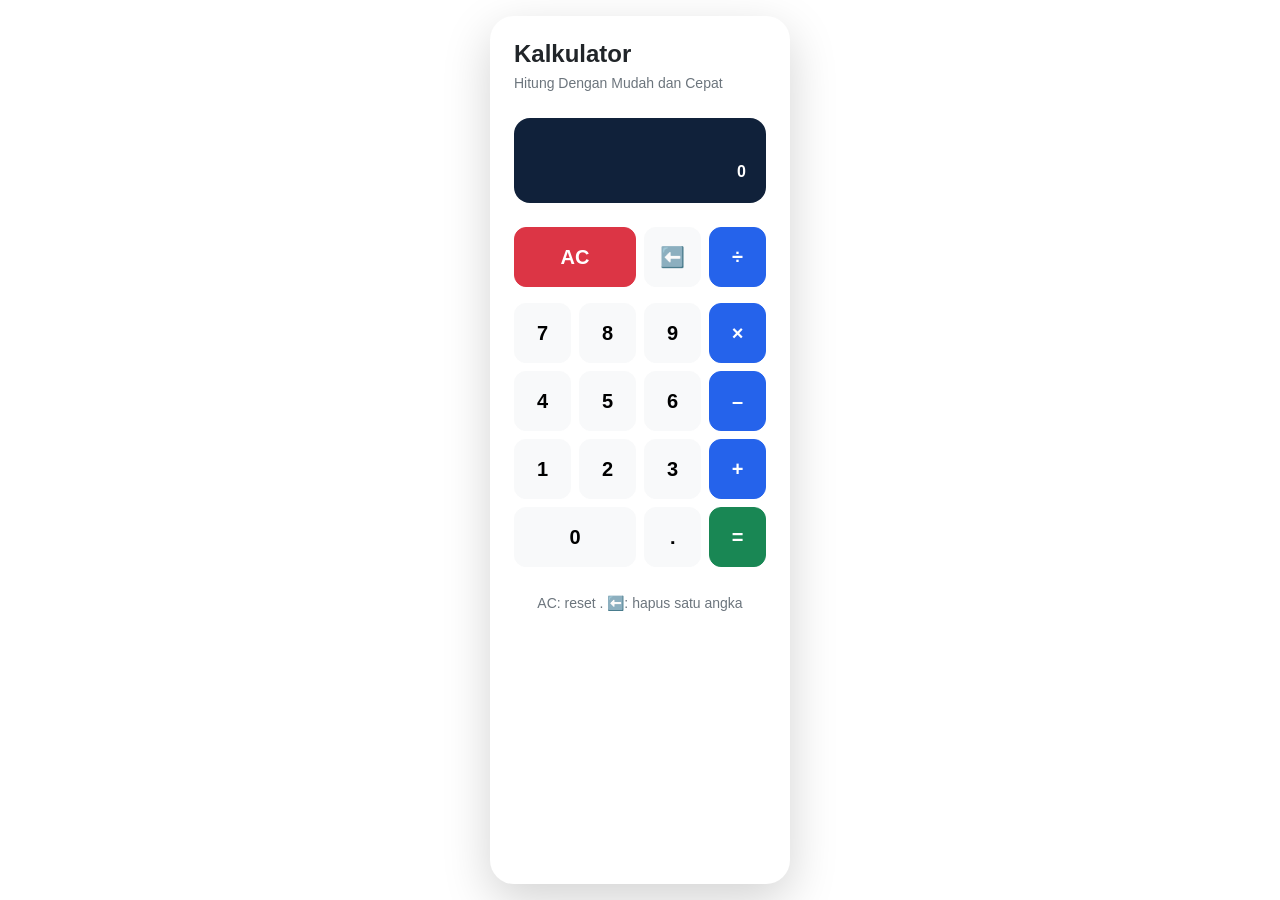
==== index.html @ 58de7e69 "kalkulator" ====
<!DOCTYPE html>
<html lang="en">
<head>
    <meta charset="UTF-8">
    <meta name="viewport" content="width=device-width, initial-scale=1.0">
    <title>Kalkulator</title>

    <!-- BOOTSTRAP CSS-->
    <link
        href="https://cdn.jsdelivr.net/npm/bootstrap@5.3.8/dist/css/bootstrap.min.css"
        rel="stylesheet"
    >
    <!-- CUSTOM CSS -->
     <link rel="stylesheet" href="/css/style.css">
</head>
<body class="d-flex align-item-center justify-content-center p-3">
     <main class="kalkulator bg-white shadow-lg p-4">
        <header class="mb-4">
            <h1 class="h4 fw-bold mb-1">Kalkulator</h1>
            <p class="text-secondary small mb-0">Hitung Dengan Mudah dan Cepat</p>
        </header>

        <!-- Tampilan kalkulator -->
         <section class="display mb-4" aria-label="Tampilan Perhitungan">
            <div  id="riwayat" class="riwayat"></div>
            
                <output  id="hasil" class="hasil d-block" aria-label="Hasil Perhitungan" aria-live="polite">
                0
                </output>
            
         </section>
        <!-- tombol kalkulator menggunakan grid bootstrap-->
         <section aria-label="Tombol kalkulator">
            <div id="tombol-kalkulator" class="row g-2">

            <!-- Baris pertama -->
            <div class="col-6">
                <button type="button" class="btn btn-danger tombol w-100 mb-2" data-aksi="reset">AC</button>    
            </div>
            <div class="col-3">  
                <button type="button" class="btn btn-light tombol w-100" data-aksi="hapus" aria-label="Hapus satu angka">⬅️</button>
            </div>
            <div  class="col-3">
                <button type="button" class="btn btn-primary tombol w-100" data-operator="/" aria-label="Bagi">÷</button>
            </div>

            <!-- Baris kedua -->
            <div class="col-3">  
                <button type="button" class="btn btn-light tombol w-100" data-angka="7">7</button>
            </div>
            <div class="col-3"> 
                <button type="button" class="btn btn-light tombol w-100" data-angka="8">8</button>
            </div>
            <div class="col-3">
                <button type="button" class="btn btn-light tombol w-100" data-angka="9">9</button>
            </div>
            <div class="col-3"> 
                <button 
                type="button" 
                class="btn btn-primary tombol w-100" 
                data-operator="*" 
                aria-label="Kali"
                >×</button>
            </div>

            <!-- Baris ketiga -->
            <div class="col-3"> 
                <button type="button" class="btn btn-light tombol w-100" data-angka="4">4</button>
            </div>
            <div class="col-3">  
                <button type="button" class="btn btn-light tombol w-100" data-angka="5">5</button>
            </div>
            <div class="col-3">  
                <button type="button" class="btn btn-light tombol w-100" data-angka="6">6</button>
            </div>
            <div class="col-3">  
                <button type="button" class="btn btn-primary tombol w-100" data-operator="-" aria-label="Kurang">–</button>
            </div>

            <!-- Baris keempat -->
            <div class="col-3">  
                <button type="button" class="btn btn-light tombol w-100" data-angka="1">1</button>
            </div>
            <div class="col-3">  
                <button type="button" class="btn btn-light tombol w-100" data-angka="2">2</button>
            </div>
            <div class="col-3">  
                <button type="button" class="btn btn-light tombol w-100" data-angka="3">3</button>
            </div>
            <div class="col-3">  
                <button type="button" class="btn btn-primary tombol w-100" data-operator="+" aria-label="Tambah">+</button>
            </div>

            <!-- Baris kelima -->
            <div class="col-6">  
                <button type="button" class="btn btn-light tombol w-100" data-angka="0">0</button>
            </div>
            <div class="col-3">  
                <button type="button" class="btn btn-light tombol w-100" data-angka="." aria-label="Titik desimal">․</button>
            </div>
            <div class="col-3">  
                <button type="button" class="btn btn-success tombol w-100" data-aksi="hitung" aria-label="Hitung hasil">=</button>
            </div>
        </div>
    </section>
 
    <footer class="mt-4  text-center">
        <small class="text-secondary">
            AC: reset . ⬅️: hapus satu angka
        </small>
    </footer>

     </main>

     <script src="js/script.js"></script>
</body>
</html>
---- css/style.css ----
:root {
    --warna-latar: #eef3fb;
    --warna-utama:#2563eb;
    --warna-display:#10213a;


    
}

body {
    min-height: 100vh;
    background: -moz-linear-gradient(135deg, var(--warna-latar), #dce8ff);
    font-family: Arial, Helvetica, sans-serif;
}

.kalkulator {
    width: 100%;
    max-width: 300px;
    border-radius: 24px;
}

.display {
    padding: 20px;
    border-radius: 16px;
    background-color: var(--warna-display);
    color: white;
    text-align: right;
    
}

.riwayat {
    min-height: 24px;
    color: #b8c9e3;
    font-size: 14px;
}

.hasil {
    overflow-wrap: anywhere;
    font-size: clam(28px, 7vw, 40px);
    font-weight: bold;
    line-height: 1.3;
}

.tombol {
    min-height: 60px;
    border-radius: 12px;
    font-size: 20px;
    font-weight: 600;

    /* Animasi*/
    transform: 
        transform 0.2s ease,
        background-color 0.2s ease;
}

.tombol:hover {
    transform: translateY(-2px);
}
.tombol:active {
    transform: scale(0.96);
}

.btn-primary {
    background-color: var(--warna-utama);
    border-color: var(--warna-utama);
}

@media (prefers-reduced-motion: reduce) {
    .tombol {
        transition: none;
    }

    .tombol:hover, 
    .tombol:active {
        transform: none;
    }
}
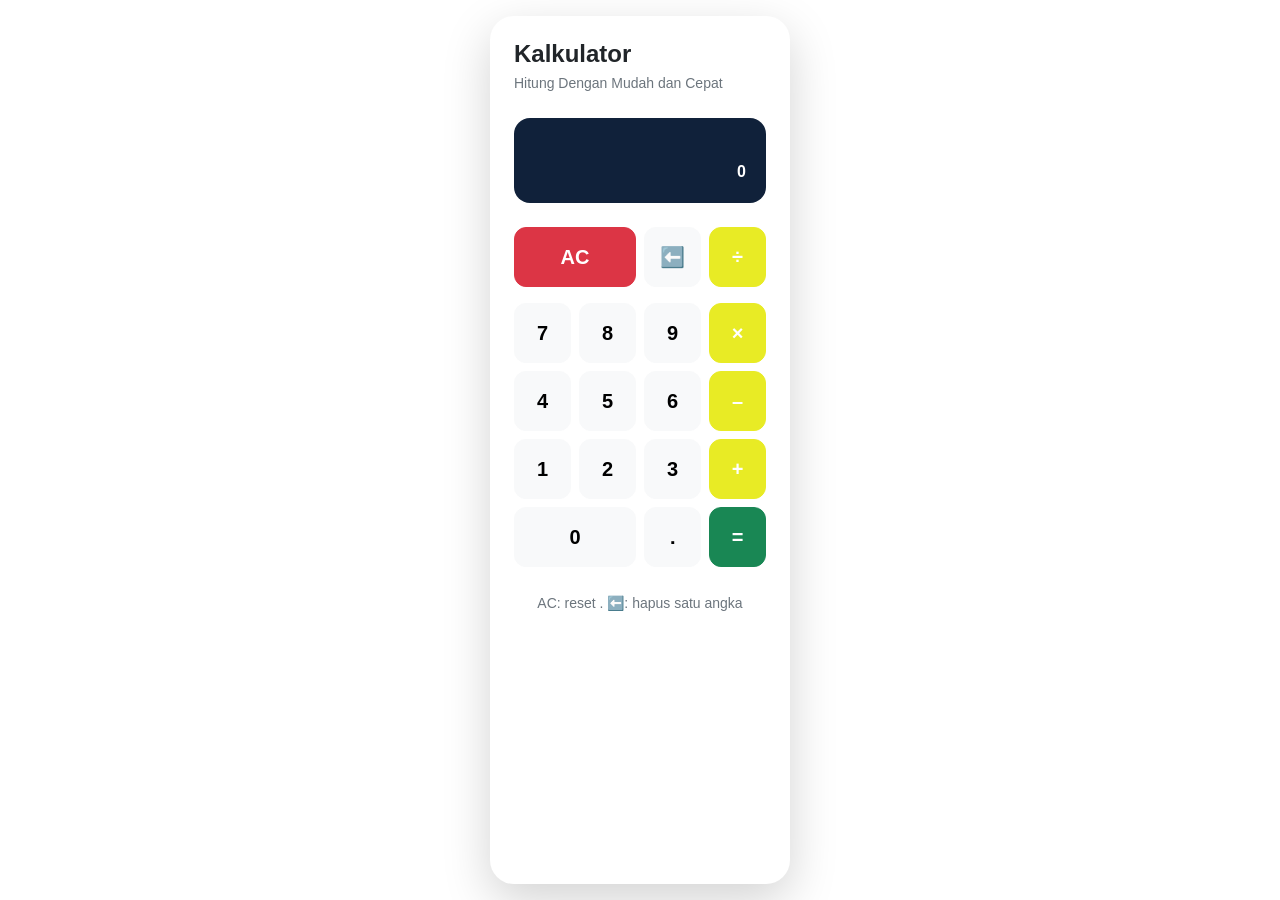
==== commit 58a1670b: "update" ====
--- a/index.html
+++ b/index.html
@@ -4,7 +4,6 @@
     <meta charset="UTF-8">
     <meta name="viewport" content="width=device-width, initial-scale=1.0">
     <title>Kalkulator</title>
-
     <!-- BOOTSTRAP CSS-->
     <link
         href="https://cdn.jsdelivr.net/npm/bootstrap@5.3.8/dist/css/bootstrap.min.css"
--- a/css/style.css
+++ b/css/style.css
@@ -1,6 +1,6 @@
 :root {
-    --warna-latar: #eef3fb;
-    --warna-utama:#2563eb;
+    --warna-latar: #a5bbdf;
+    --warna-utama:#e8eb25;
     --warna-display:#10213a;
 
 
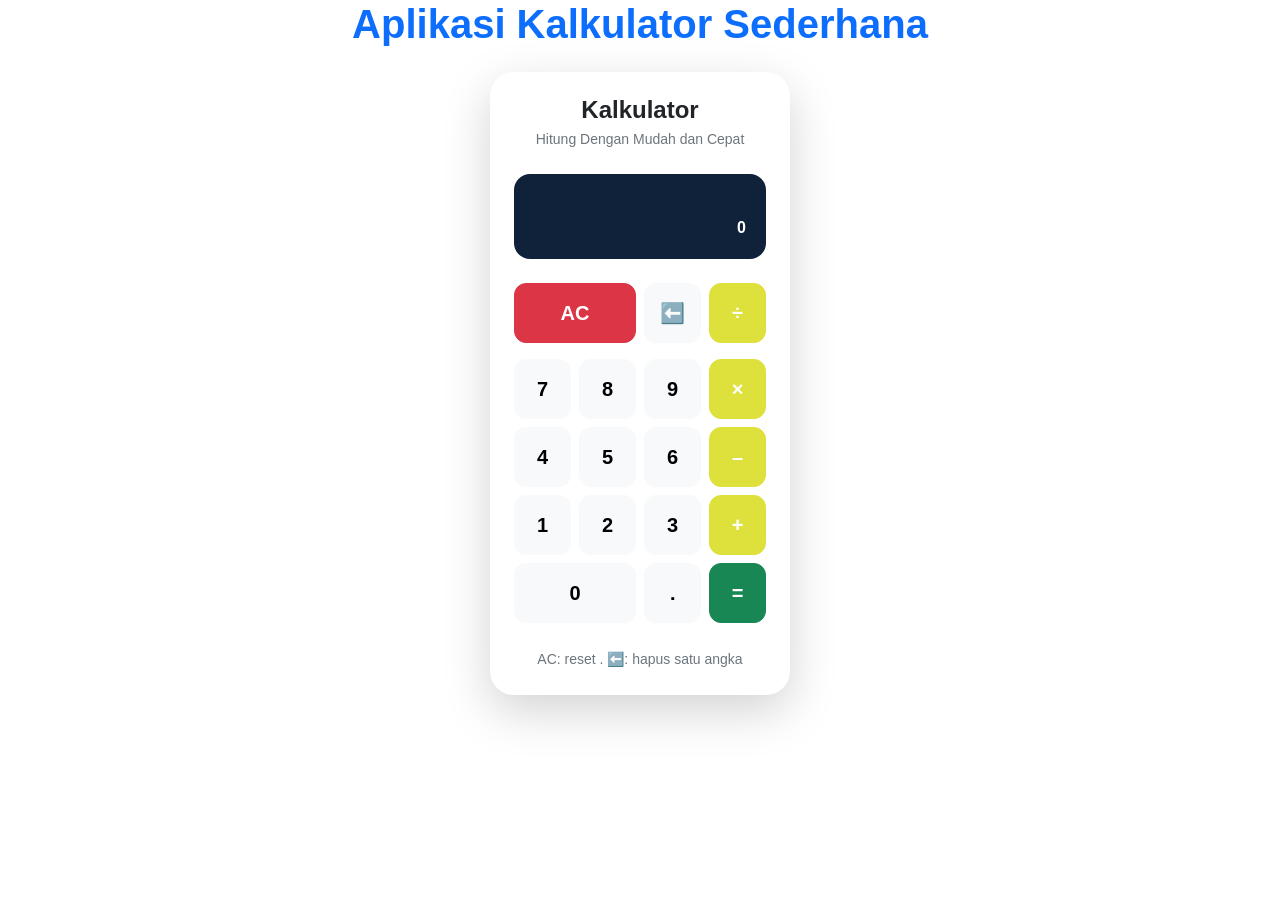
==== commit 083ef623: "update ui" ====
--- a/index.html
+++ b/index.html
@@ -12,105 +12,110 @@
     <!-- CUSTOM CSS -->
      <link rel="stylesheet" href="/css/style.css">
 </head>
-<body class="d-flex align-item-center justify-content-center p-3">
-     <main class="kalkulator bg-white shadow-lg p-4">
-        <header class="mb-4">
-            <h1 class="h4 fw-bold mb-1">Kalkulator</h1>
-            <p class="text-secondary small mb-0">Hitung Dengan Mudah dan Cepat</p>
-        </header>
+<body >
+    <div class="container">
+            <h1 class="fw-bold text-primary text-center">Aplikasi Kalkulator Sederhana</h1>
+    </div>
+    <div class="d-flex align-item-center justify-content-center p-3">
+            <main class="kalkulator bg-white shadow-lg p-4">
+                <header class="mb-4">
+                    <h1 class="h4 fw-bold mb-1 text-center">Kalkulator</h1>
+                    <p class="text-secondary small mb-0 text-center">Hitung Dengan Mudah dan Cepat</p>
+                </header>
 
-        <!-- Tampilan kalkulator -->
-         <section class="display mb-4" aria-label="Tampilan Perhitungan">
-            <div  id="riwayat" class="riwayat"></div>
-            
-                <output  id="hasil" class="hasil d-block" aria-label="Hasil Perhitungan" aria-live="polite">
-                0
-                </output>
-            
-         </section>
-        <!-- tombol kalkulator menggunakan grid bootstrap-->
-         <section aria-label="Tombol kalkulator">
-            <div id="tombol-kalkulator" class="row g-2">
+                <!-- Tampilan kalkulator -->
+                <section class="display mb-4" aria-label="Tampilan Perhitungan">
+                    <div  id="riwayat" class="riwayat"></div>
+                    
+                        <output  id="hasil" class="hasil d-block" aria-label="Hasil Perhitungan" aria-live="polite">
+                        0
+                        </output>
+                    
+                </section>
+                <!-- tombol kalkulator menggunakan grid bootstrap-->
+                <section aria-label="Tombol kalkulator">
+                    <div id="tombol-kalkulator" class="row g-2">
 
-            <!-- Baris pertama -->
-            <div class="col-6">
-                <button type="button" class="btn btn-danger tombol w-100 mb-2" data-aksi="reset">AC</button>    
-            </div>
-            <div class="col-3">  
-                <button type="button" class="btn btn-light tombol w-100" data-aksi="hapus" aria-label="Hapus satu angka">⬅️</button>
-            </div>
-            <div  class="col-3">
-                <button type="button" class="btn btn-primary tombol w-100" data-operator="/" aria-label="Bagi">÷</button>
-            </div>
+                    <!-- Baris pertama -->
+                    <div class="col-6">
+                        <button type="button" class="btn btn-danger tombol w-100 mb-2" data-aksi="reset">AC</button>    
+                    </div>
+                    <div class="col-3">  
+                        <button type="button" class="btn btn-light tombol w-100" data-aksi="hapus" aria-label="Hapus satu angka">⬅️</button>
+                    </div>
+                    <div  class="col-3">
+                        <button type="button" class="btn btn-primary tombol w-100" data-operator="/" aria-label="Bagi">÷</button>
+                    </div>
 
-            <!-- Baris kedua -->
-            <div class="col-3">  
-                <button type="button" class="btn btn-light tombol w-100" data-angka="7">7</button>
-            </div>
-            <div class="col-3"> 
-                <button type="button" class="btn btn-light tombol w-100" data-angka="8">8</button>
-            </div>
-            <div class="col-3">
-                <button type="button" class="btn btn-light tombol w-100" data-angka="9">9</button>
-            </div>
-            <div class="col-3"> 
-                <button 
-                type="button" 
-                class="btn btn-primary tombol w-100" 
-                data-operator="*" 
-                aria-label="Kali"
-                >×</button>
-            </div>
+                    <!-- Baris kedua -->
+                    <div class="col-3">  
+                        <button type="button" class="btn btn-light tombol w-100" data-angka="7">7</button>
+                    </div>
+                    <div class="col-3"> 
+                        <button type="button" class="btn btn-light tombol w-100" data-angka="8">8</button>
+                    </div>
+                    <div class="col-3">
+                        <button type="button" class="btn btn-light tombol w-100" data-angka="9">9</button>
+                    </div>
+                    <div class="col-3"> 
+                        <button 
+                        type="button" 
+                        class="btn btn-primary tombol w-100" 
+                        data-operator="*" 
+                        aria-label="Kali"
+                        >×</button>
+                    </div>
 
-            <!-- Baris ketiga -->
-            <div class="col-3"> 
-                <button type="button" class="btn btn-light tombol w-100" data-angka="4">4</button>
-            </div>
-            <div class="col-3">  
-                <button type="button" class="btn btn-light tombol w-100" data-angka="5">5</button>
-            </div>
-            <div class="col-3">  
-                <button type="button" class="btn btn-light tombol w-100" data-angka="6">6</button>
-            </div>
-            <div class="col-3">  
-                <button type="button" class="btn btn-primary tombol w-100" data-operator="-" aria-label="Kurang">–</button>
-            </div>
+                    <!-- Baris ketiga -->
+                    <div class="col-3"> 
+                        <button type="button" class="btn btn-light tombol w-100" data-angka="4">4</button>
+                    </div>
+                    <div class="col-3">  
+                        <button type="button" class="btn btn-light tombol w-100" data-angka="5">5</button>
+                    </div>
+                    <div class="col-3">  
+                        <button type="button" class="btn btn-light tombol w-100" data-angka="6">6</button>
+                    </div>
+                    <div class="col-3">  
+                        <button type="button" class="btn btn-primary tombol w-100" data-operator="-" aria-label="Kurang">–</button>
+                    </div>
 
-            <!-- Baris keempat -->
-            <div class="col-3">  
-                <button type="button" class="btn btn-light tombol w-100" data-angka="1">1</button>
-            </div>
-            <div class="col-3">  
-                <button type="button" class="btn btn-light tombol w-100" data-angka="2">2</button>
-            </div>
-            <div class="col-3">  
-                <button type="button" class="btn btn-light tombol w-100" data-angka="3">3</button>
-            </div>
-            <div class="col-3">  
-                <button type="button" class="btn btn-primary tombol w-100" data-operator="+" aria-label="Tambah">+</button>
-            </div>
+                    <!-- Baris keempat -->
+                    <div class="col-3">  
+                        <button type="button" class="btn btn-light tombol w-100" data-angka="1">1</button>
+                    </div>
+                    <div class="col-3">  
+                        <button type="button" class="btn btn-light tombol w-100" data-angka="2">2</button>
+                    </div>
+                    <div class="col-3">  
+                        <button type="button" class="btn btn-light tombol w-100" data-angka="3">3</button>
+                    </div>
+                    <div class="col-3">  
+                        <button type="button" class="btn btn-primary tombol w-100" data-operator="+" aria-label="Tambah">+</button>
+                    </div>
 
-            <!-- Baris kelima -->
-            <div class="col-6">  
-                <button type="button" class="btn btn-light tombol w-100" data-angka="0">0</button>
-            </div>
-            <div class="col-3">  
-                <button type="button" class="btn btn-light tombol w-100" data-angka="." aria-label="Titik desimal">․</button>
-            </div>
-            <div class="col-3">  
-                <button type="button" class="btn btn-success tombol w-100" data-aksi="hitung" aria-label="Hitung hasil">=</button>
-            </div>
-        </div>
-    </section>
- 
-    <footer class="mt-4  text-center">
-        <small class="text-secondary">
-            AC: reset . ⬅️: hapus satu angka
-        </small>
-    </footer>
+                    <!-- Baris kelima -->
+                    <div class="col-6">  
+                        <button type="button" class="btn btn-light tombol w-100" data-angka="0">0</button>
+                    </div>
+                    <div class="col-3">  
+                        <button type="button" class="btn btn-light tombol w-100" data-angka="." aria-label="Titik desimal">․</button>
+                    </div>
+                    <div class="col-3">  
+                        <button type="button" class="btn btn-success tombol w-100" data-aksi="hitung" aria-label="Hitung hasil">=</button>
+                    </div>
+                </div>
+            </section>
+        
+            <footer class="mt-4  text-center">
+                <small class="text-secondary">
+                    AC: reset . ⬅️: hapus satu angka
+                </small>
+            </footer>
 
-     </main>
+            </main>
 
-     <script src="js/script.js"></script>
+            <script src="js/script.js"></script>
+    </div>
 </body>
 </html>
--- a/css/style.css
+++ b/css/style.css
@@ -1,6 +1,6 @@
 :root {
     --warna-latar: #a5bbdf;
-    --warna-utama:#e8eb25;
+    --warna-utama:#dee03b;
     --warna-display:#10213a;
 
 
